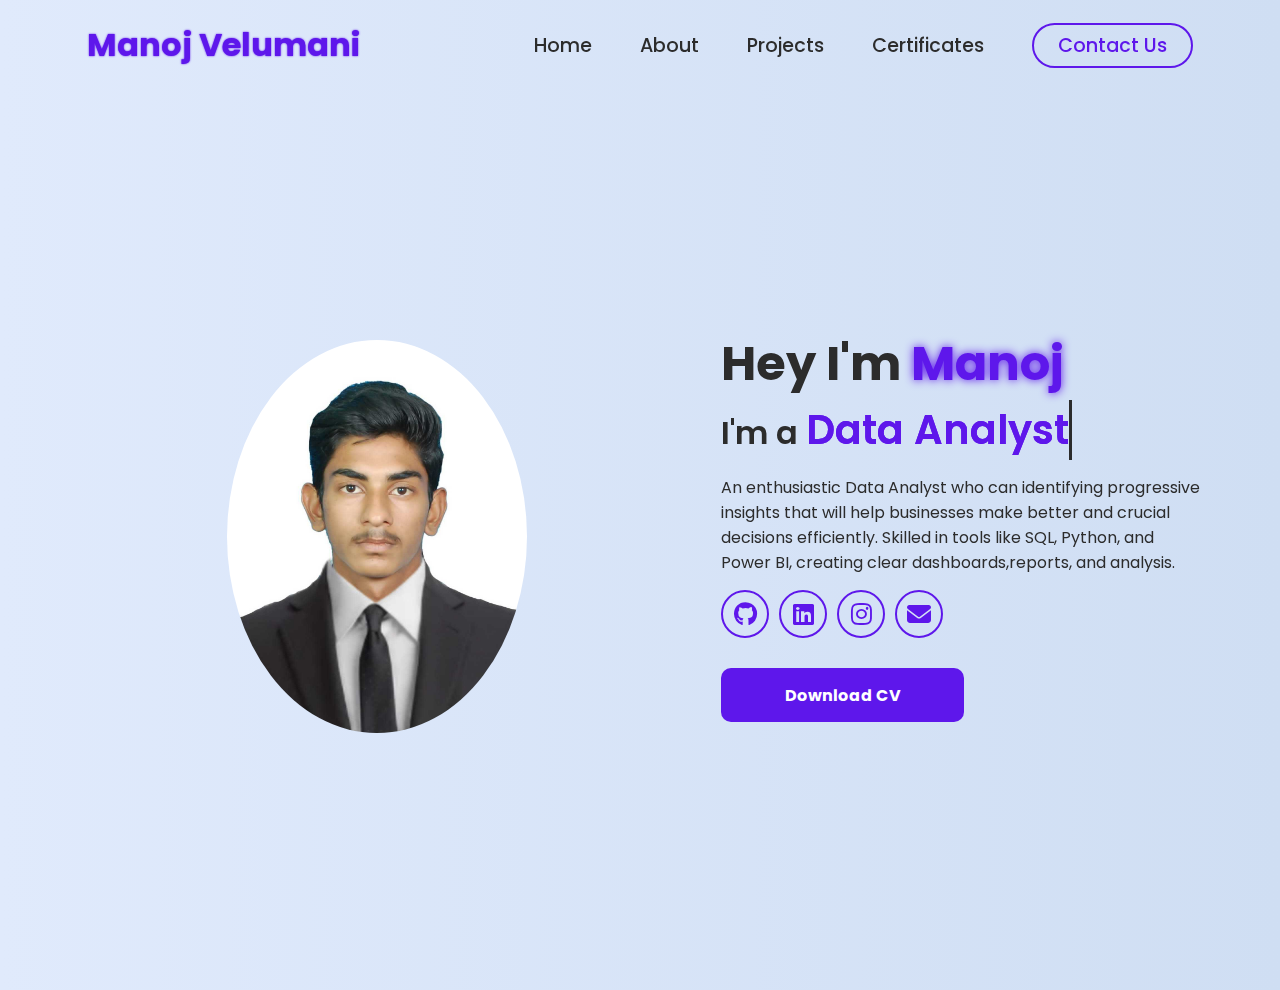
==== index.html @ c79ed551 "Update index.html" ====
<!DOCTYPE html>
<html lang="en">
<head>
    <meta charset="UTF-8">
    <meta name="viewport" content="width=device-width, initial-scale=1.0">
    <link rel="stylesheet" href="https://cdnjs.cloudflare.com/ajax/libs/font-awesome/6.7.1/css/all.min.css">
    <title>Manoj V Portfolio</title>
    <link rel="stylesheet" href="style.css">
    <link rel="stylesheet" href="https://unpkg.com/aos@next/dist/aos.css" />
</head>
<body>
    <nav>
        <div class="nav-container">
            <div class="logo" data-aos="zoom-in" data-aos-duration="1000">
                <span>Manoj Velumani</span> 
            </div>
            <div class="links">
                <div class="link" data-aos="fade-up" data-aos-duration="1000" data-aos-delay="100"><a href="index.html">Home</a></div>
                <div class="link" data-aos="fade-up" data-aos-duration="1000" data-aos-delay="200"><a href="About.html">About</a></div>
                <div class="link" data-aos="fade-up" data-aos-duration="1000" data-aos-delay="300"><a href="projects.html">Projects</a></div>
                <div class="link" data-aos="fade-up" data-aos-duration="1000" data-aos-delay="400"><a href="certificates.html">Certificates</a></div>
                <!-- <div class="link" data-aos="fade-up" data-aos-duration="1000" data-aos-delay="500"><a href="#">Blogs</a></div> -->
                <div class="link contact-btn" data-aos="fade-up" data-aos-duration="1000" data-aos-delay="600"><a href="contact us.html">Contact Us</a></div> 
            </div>
            <i class="fa-solid fa-bars hamburg" onclick="hamburg()"></i>
        </div>
        <div class="dropdown">
            <div class="links">
                <a href="">Home</a>
                <a href="">About</a>
                <a href="projects.html">Projects</a>
                <a href="certificates.html">Certificates</a> 
                <!-- <a href="">Blogs</a>
                <a href="">Contact Us</a> -->
                <i class="fa-solid fa-xmark cancel" onclick="cancel()"></i>
            </div>
        </div>
    </nav>
        <section>
            <div class="main-container">
                <div class="image" data-aos="zoom-in-right" data-aos-duration="2500">
                    <img src="Manoj V.jpg" alt="">
                </div>
                <div class="content">
                    <h1 data-aos="fade-left" data-aos-duration="1000" data-aos-delay="800">Hey I'm <span>Manoj</span> </h1>
                    <div class="typewriter" data-aos="fade-right" data-aos-duration="1000" data-aos-delay="900">I'm a <span></span></div>
                    <p data-aos="flip-up" data-aos-duration="1000" data-aos-delay="1000">An enthusiastic Data Analyst who can identifying progressive insights that will help
                        businesses make better and crucial decisions efficiently. Skilled in tools like SQL, Python,
                        and Power BI, creating clear dashboards,reports, and analysis.
                        </p>
                    <div class="social-links" data-aos="flip-down" data-aos-duration="1000" data-aos-delay="1200">
                        <a href="https://github.com/Manoj11V" target="_blank" ><i class="fa-brands fa-github"></i></a>
                        <a href="https://www.linkedin.com/in/manojvelumani/" target="_blank"><i class="fa-brands fa-linkedin"></i></a>
                        <a href="https://www.instagram.com/s_o_l_o_king_mj/" target="_blank"><i class="fa-brands fa-instagram"></i></a>
                        <a href="mailto:manojpan2004@gmail.com"><i class="fa-solid fa-envelope"></i></a>
                    </div>
                    <div class="btn" data-aos="zoom-out-left" data-aos-duration="1000" data-aos-delay="1300">
                        <a href="M:\Project\PortFolio\Amelia Portfolio-20250407T093256Z-001\Manoj Portfolio\Manoj V_Resume.pdf" download>
                            <button>Download CV</button>
                          </a>
                          
                    </div>
                </div>
            </div>
        </section>
        <script src="https://unpkg.com/aos@next/dist/aos.js"></script>
        <script>
          AOS.init({offset:0});
        </script>
        <script>
  function hamburg() {
    document.querySelector(".dropdown").classList.add("active");
  }
  function cancel() {
    document.querySelector(".dropdown").classList.remove("active");
  }
</script>

</body>
</html>
---- style.css ----
@import url('https://fonts.googleapis.com/css2?family=Poppins:wght@200;300;400;500;600;700&display=swap');

/* Reset + Base */
* {
  padding: 0;
  margin: 0;
  font-family: 'Poppins', sans-serif;
  box-sizing: border-box;
}

html {
  overflow-x: hidden;
}

body {
  width: 100%;
  min-height: 100vh;
  overflow-x: hidden;
  background: linear-gradient(to right, #e0eafc, #cfdef3);
}

/* NAVIGATION BAR */
nav {
  width: 100%;
  height: 10vh;
  position: sticky;
  z-index: 10;
}

.nav-container {
  width: 100%;
  height: 100%;
  display: flex;
  justify-content: space-around;
  align-items: center;
}

.logo {
  color: #2c2c2c;
  font-size: 2rem;
  font-weight: bold;
}

.logo span {
  color: #5e17eb;
  text-shadow: 0 0 2px #5e17eb;
}

.hamburg,
.cancel {
  cursor: pointer;
  position: absolute;
  right: 15px;
  top: 10px;
  color: #2c2c2c;
  font-size: 2rem;
  display: none;
}

.nav-container .links {
  display: flex;
  gap: 3rem;
  align-items: center;
}

.nav-container .links a {
  position: relative;
  font-size: 1.2rem;
  color: #2c2c2c;
  text-decoration: none;
  font-weight: 500;
  transition: 0.3s ease-in-out;
}

.nav-container .links a::before {
  content: "";
  position: absolute;
  bottom: -3px;
  left: 0;
  width: 0%;
  height: 3px;
  background-color: #5e17eb;
  transition: width 0.3s ease;
}

.nav-container .links a:hover::before {
  width: 100%;
}

.nav-container .contact-btn {
  background-color: transparent;
  padding: 6px 24px;
  border-radius: 30px;
  border: 2px solid #5e17eb;
  transition: all 0.3s ease-in-out;
}

.nav-container .contact-btn a {
  color: #5e17eb;
  text-decoration: none;
  font-weight: 500;
}

.nav-container .contact-btn:hover {
  background-color: #5e17eb;
}

.nav-container .contact-btn:hover a {
  color: white;
}

.dropdown {
  position: absolute;
  top: 10vh;
  transform: translateY(-500px);
  width: 100%;
  background-color: #fff;
  backdrop-filter: brightness(40%) blur(3px);
  box-shadow: 0 0 20px #2c2c2c;
  transition: transform 0.3s ease;
  z-index: 100;
}

.dropdown .links {
  display: flex;
  flex-direction: column;
  align-items: center;
  padding: 20px;
}

.dropdown .links a {
  color: #5e17eb;
  padding: 15px 0;
  text-align: center;
  display: block;
  text-decoration: none;
  transition: background 0.3s;
  font-size: 1.2rem;
}

.dropdown .links a:hover {
  background-color: #f3f3f3;
  width: 100%;
}

section {
  width: 100%;
  min-height: 90vh;
}

.main-container {
  width: 100%;
  min-height: 100vh;
  display: flex;
  justify-content: space-evenly;
  align-items: center;
  flex-wrap: wrap;
  padding: 2rem;
}

.main-container .image {
  width: 50%;
  z-index: 0;
  border-radius: 20px;
  text-align: center;
}

.main-container .image img {
  width: 60%;
  max-width: 300px;
  border-radius: 50%;
}

.main-container .content {
  color: #2c2c2c;
  width: 40%;
  min-height: 100px;
}

.content h1 {
  font-size: clamp(1rem, 2rem + 5vw, 3rem);
}

.content h1 span {
  color: #5e17eb;
  text-shadow: 0 0 10px #5e17eb;
}

.typewriter {
  font-weight: 600;
  font-size: clamp(1rem, 1rem + 5vw, 2rem);
}

.typewriter span {
  color: #5e17eb;
  font-size: 2.5rem;
  text-shadow: 0 0 0px #5e17eb;
  position: relative;
  display: inline-block;
}

.typewriter span::before {
  content: "Data Analyst";
  animation: words 15s infinite;
}

.typewriter span::after {
  content: "";
  position: absolute;
  width: calc(100% + 8px);
  height: 100%;
  border-left: 3px solid #2c2c2c;
  animation: cursor 0.6s step-end infinite;
}

@keyframes cursor {
  50% {
    border-color: transparent;
  }
}

@keyframes words {
  0%, 33% {
    content: "Data Analyst";
  }
  34%, 66% {
    content: "Machine Learning Engineer";
  }
  67%, 100% {
    content: "AI Enthusiast";
  }
}

.content p {
  font-size: 1rem;
  margin: 15px 0;
}

.social-links {
  display: flex;
  flex-wrap: wrap;
  gap: 10px;
  margin-top: 10px;
}

.social-links i {
  display: inline-flex;
  justify-content: center;
  align-items: center;
  width: 3rem;
  height: 3rem;
  background-color: transparent;
  border: 2px solid #5e17eb;
  border-radius: 50%;
  color: #5e17eb;
  font-size: 1.5rem;
  transition: all 0.3s ease;
}

.social-links i:hover {
  transform: scale(1.3);
  color: white;
  background-color: #5e17eb;
  box-shadow: 0 0 10px #5e17eb;
}

.content button {
  width: 50%;
  height: 6vh;
  margin: 30px 0;
  background-color: #5e17eb;
  color: white;
  border: none;
  font-size: 1rem;
  font-weight: bold;
  border-radius: 10px;
  transition: all 0.3s ease-in-out;
}

.content button:hover {
  transform: scale(1.05);
  color: #5e17eb;
  background-color: transparent;
  border: 2px solid #5e17eb;
  box-shadow: 0 0 15px #5e17eb;
}

/* 🔁 RESPONSIVE */
@media (max-width: 884px) {
  .main-container {
    flex-direction: column;
    gap: 30px;
    text-align: center;
  }

  .main-container .image,
  .main-container .content {
    width: 90%;
    margin: auto;
  }

  nav .links {
    display: none;
  }

  .hamburg {
    display: block;
  }

  .cancel {
    display: block;
    color: #2c2c2c;
  }

  .social-links {
    justify-content: center;
  }

  .content button {
    width: 80%;
  }
}
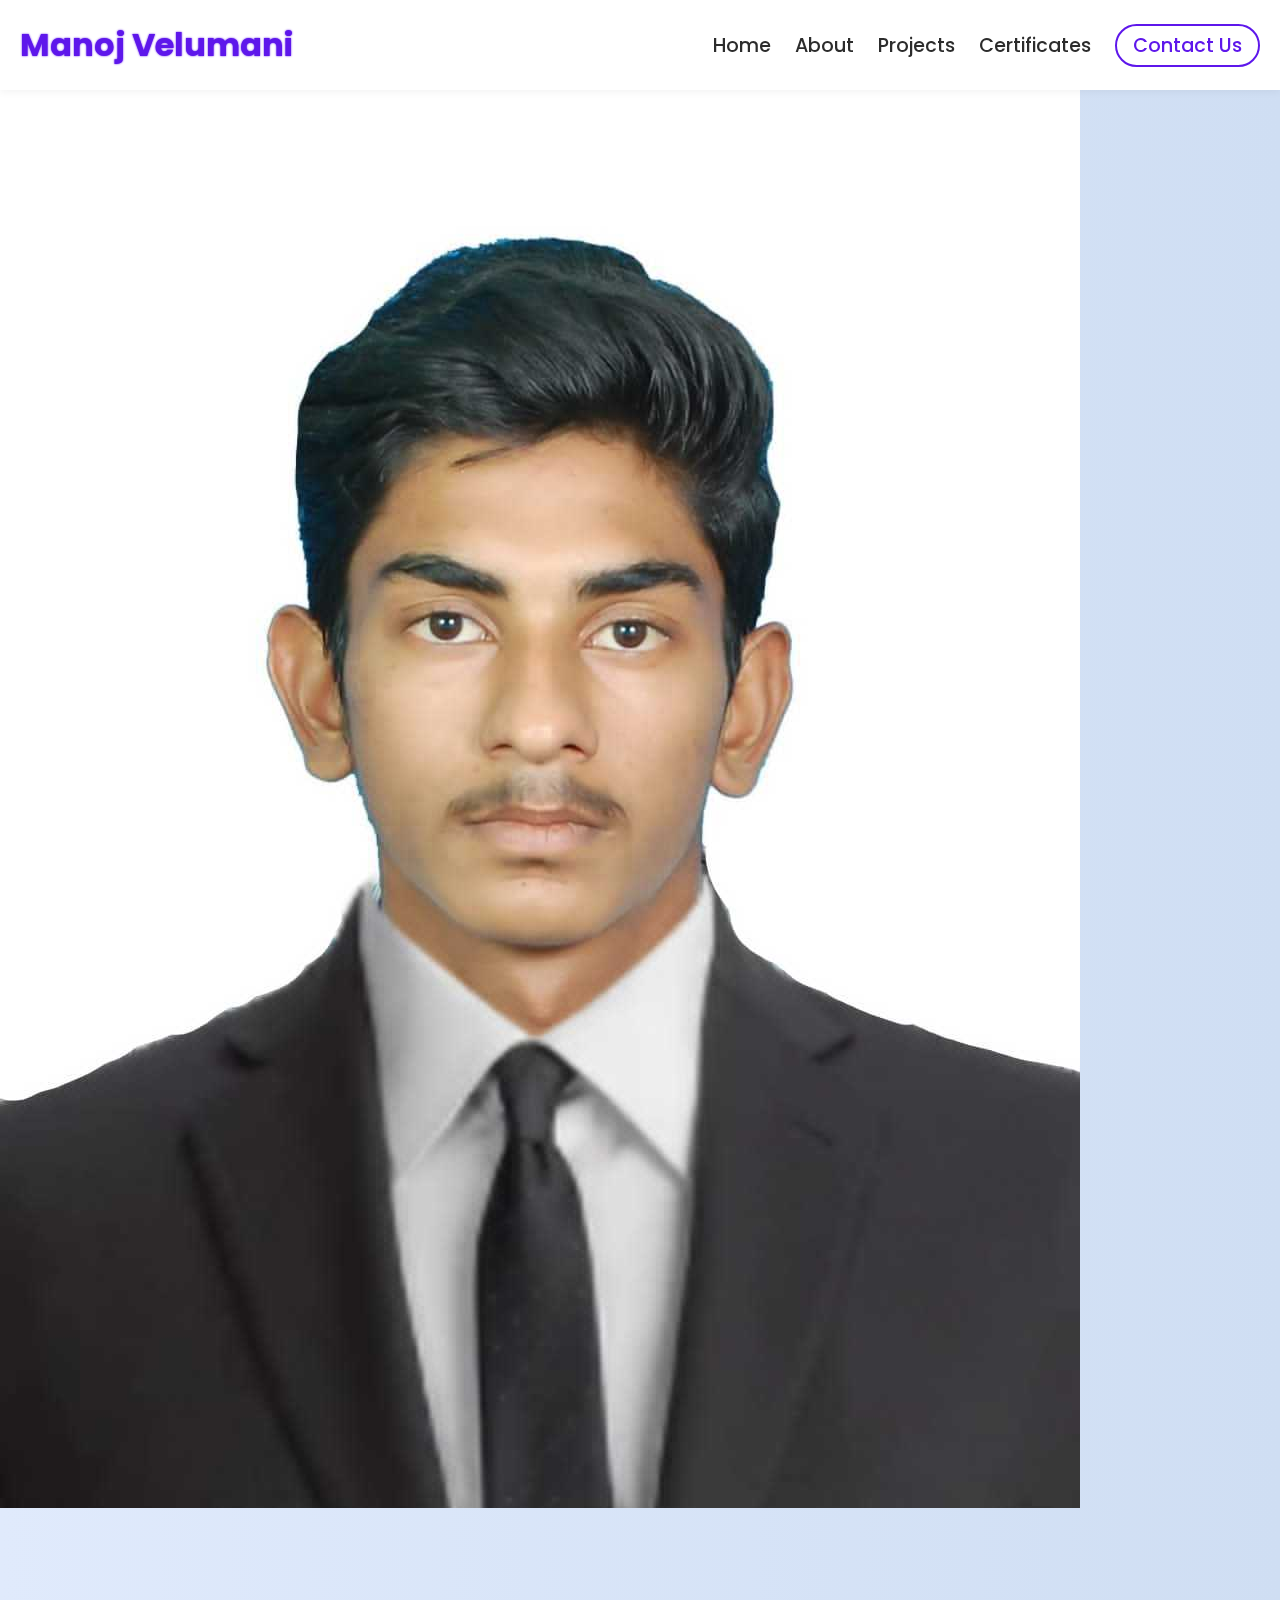
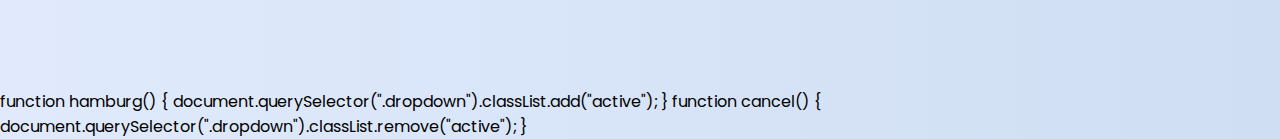
==== commit fe228b36: "Update index.html" ====
--- a/index.html
+++ b/index.html
@@ -26,8 +26,8 @@
         </div>
         <div class="dropdown">
             <div class="links">
-                <a href="">Home</a>
-                <a href="">About</a>
+                <a href="index.html">Home</a>
+                <a href="About.html">About</a>
                 <a href="projects.html">Projects</a>
                 <a href="certificates.html">Certificates</a> 
                 <!-- <a href="">Blogs</a>
@@ -67,14 +67,13 @@
         <script>
           AOS.init({offset:0});
         </script>
-        <script>
-  function hamburg() {
-    document.querySelector(".dropdown").classList.add("active");
-  }
-  function cancel() {
-    document.querySelector(".dropdown").classList.remove("active");
-  }
-</script>
+        function hamburg() {
+  document.querySelector(".dropdown").classList.add("active");
+}
+function cancel() {
+  document.querySelector(".dropdown").classList.remove("active");
+}
+
 
 </body>
 </html>
--- a/style.css
+++ b/style.css
@@ -2,10 +2,10 @@
 
 /* Reset + Base */
 * {
+  margin: 0;
   padding: 0;
-  margin: 0;
+  box-sizing: border-box;
   font-family: 'Poppins', sans-serif;
-  box-sizing: border-box;
 }
 
 html {
@@ -15,7 +15,6 @@
 body {
   width: 100%;
   min-height: 100vh;
-  overflow-x: hidden;
   background: linear-gradient(to right, #e0eafc, #cfdef3);
 }
 
@@ -24,21 +23,24 @@
   width: 100%;
   height: 10vh;
   position: sticky;
-  z-index: 10;
+  top: 0;
+  z-index: 100;
+  background-color: white;
+  box-shadow: 0 2px 8px rgba(0,0,0,0.05);
 }
 
 .nav-container {
-  width: 100%;
+  display: flex;
+  justify-content: space-between;
+  align-items: center;
   height: 100%;
-  display: flex;
-  justify-content: space-around;
-  align-items: center;
+  padding: 0 20px;
 }
 
 .logo {
-  color: #2c2c2c;
   font-size: 2rem;
   font-weight: bold;
+  color: #2c2c2c;
 }
 
 .logo span {
@@ -46,24 +48,13 @@
   text-shadow: 0 0 2px #5e17eb;
 }
 
-.hamburg,
-.cancel {
-  cursor: pointer;
-  position: absolute;
-  right: 15px;
-  top: 10px;
-  color: #2c2c2c;
-  font-size: 2rem;
-  display: none;
-}
-
-.nav-container .links {
+.links {
   display: flex;
-  gap: 3rem;
+  gap: 1.5rem;
   align-items: center;
 }
 
-.nav-container .links a {
+.links a {
   position: relative;
   font-size: 1.2rem;
   color: #2c2c2c;
@@ -72,7 +63,7 @@
   transition: 0.3s ease-in-out;
 }
 
-.nav-container .links a::before {
+.links a::before {
   content: "";
   position: absolute;
   bottom: -3px;
@@ -83,240 +74,71 @@
   transition: width 0.3s ease;
 }
 
-.nav-container .links a:hover::before {
+.links a:hover::before {
   width: 100%;
 }
 
-.nav-container .contact-btn {
-  background-color: transparent;
-  padding: 6px 24px;
+.contact-btn a {
+  padding: 6px 16px;
   border-radius: 30px;
   border: 2px solid #5e17eb;
-  transition: all 0.3s ease-in-out;
-}
-
-.nav-container .contact-btn a {
   color: #5e17eb;
   text-decoration: none;
   font-weight: 500;
+  transition: 0.3s ease;
 }
 
-.nav-container .contact-btn:hover {
+.contact-btn a:hover {
   background-color: #5e17eb;
-}
-
-.nav-container .contact-btn:hover a {
   color: white;
 }
 
+.hamburg {
+  display: none;
+  font-size: 1.8rem;
+  cursor: pointer;
+}
+
+/* DROPDOWN */
 .dropdown {
   position: absolute;
   top: 10vh;
+  left: 0;
+  width: 100%;
+  background-color: white;
+  box-shadow: 0 5px 15px rgba(0,0,0,0.2);
   transform: translateY(-500px);
-  width: 100%;
-  background-color: #fff;
-  backdrop-filter: brightness(40%) blur(3px);
-  box-shadow: 0 0 20px #2c2c2c;
-  transition: transform 0.3s ease;
-  z-index: 100;
+  transition: transform 0.3s ease-in-out;
+  z-index: 999;
+}
+
+.dropdown.active {
+  transform: translateY(0);
 }
 
 .dropdown .links {
-  display: flex;
   flex-direction: column;
   align-items: center;
   padding: 20px;
 }
 
 .dropdown .links a {
+  padding: 10px;
+  width: 100%;
+  text-align: center;
+  font-size: 1rem;
   color: #5e17eb;
-  padding: 15px 0;
-  text-align: center;
-  display: block;
-  text-decoration: none;
-  transition: background 0.3s;
-  font-size: 1.2rem;
 }
 
 .dropdown .links a:hover {
   background-color: #f3f3f3;
-  width: 100%;
 }
 
-section {
-  width: 100%;
-  min-height: 90vh;
+.cancel {
+  font-size: 1.5rem;
+  color: #5e17eb;
+  margin-top: 10px;
+  cursor: pointer;
 }
 
-.main-container {
-  width: 100%;
-  min-height: 100vh;
-  display: flex;
-  justify-content: space-evenly;
-  align-items: center;
-  flex-wrap: wrap;
-  padding: 2rem;
-}
-
-.main-container .image {
-  width: 50%;
-  z-index: 0;
-  border-radius: 20px;
-  text-align: center;
-}
-
-.main-container .image img {
-  width: 60%;
-  max-width: 300px;
-  border-radius: 50%;
-}
-
-.main-container .content {
-  color: #2c2c2c;
-  width: 40%;
-  min-height: 100px;
-}
-
-.content h1 {
-  font-size: clamp(1rem, 2rem + 5vw, 3rem);
-}
-
-.content h1 span {
-  color: #5e17eb;
-  text-shadow: 0 0 10px #5e17eb;
-}
-
-.typewriter {
-  font-weight: 600;
-  font-size: clamp(1rem, 1rem + 5vw, 2rem);
-}
-
-.typewriter span {
-  color: #5e17eb;
-  font-size: 2.5rem;
-  text-shadow: 0 0 0px #5e17eb;
-  position: relative;
-  display: inline-block;
-}
-
-.typewriter span::before {
-  content: "Data Analyst";
-  animation: words 15s infinite;
-}
-
-.typewriter span::after {
-  content: "";
-  position: absolute;
-  width: calc(100% + 8px);
-  height: 100%;
-  border-left: 3px solid #2c2c2c;
-  animation: cursor 0.6s step-end infinite;
-}
-
-@keyframes cursor {
-  50% {
-    border-color: transparent;
-  }
-}
-
-@keyframes words {
-  0%, 33% {
-    content: "Data Analyst";
-  }
-  34%, 66% {
-    content: "Machine Learning Engineer";
-  }
-  67%, 100% {
-    content: "AI Enthusiast";
-  }
-}
-
-.content p {
-  font-size: 1rem;
-  margin: 15px 0;
-}
-
-.social-links {
-  display: flex;
-  flex-wrap: wrap;
-  gap: 10px;
-  margin-top: 10px;
-}
-
-.social-links i {
-  display: inline-flex;
-  justify-content: center;
-  align-items: center;
-  width: 3rem;
-  height: 3rem;
-  background-color: transparent;
-  border: 2px solid #5e17eb;
-  border-radius: 50%;
-  color: #5e17eb;
-  font-size: 1.5rem;
-  transition: all 0.3s ease;
-}
-
-.social-links i:hover {
-  transform: scale(1.3);
-  color: white;
-  background-color: #5e17eb;
-  box-shadow: 0 0 10px #5e17eb;
-}
-
-.content button {
-  width: 50%;
-  height: 6vh;
-  margin: 30px 0;
-  background-color: #5e17eb;
-  color: white;
-  border: none;
-  font-size: 1rem;
-  font-weight: bold;
-  border-radius: 10px;
-  transition: all 0.3s ease-in-out;
-}
-
-.content button:hover {
-  transform: scale(1.05);
-  color: #5e17eb;
-  background-color: transparent;
-  border: 2px solid #5e17eb;
-  box-shadow: 0 0 15px #5e17eb;
-}
-
-/* 🔁 RESPONSIVE */
-@media (max-width: 884px) {
-  .main-container {
-    flex-direction: column;
-    gap: 30px;
-    text-align: center;
-  }
-
-  .main-container .image,
-  .main-container .content {
-    width: 90%;
-    margin: auto;
-  }
-
-  nav .links {
-    display: none;
-  }
-
-  .hamburg {
-    display: block;
-  }
-
-  .cancel {
-    display: block;
-    color: #2c2c2c;
-  }
-
-  .social-links {
-    justify-content: center;
-  }
-
-  .content button {
-    width: 80%;
-  }
-}
+/
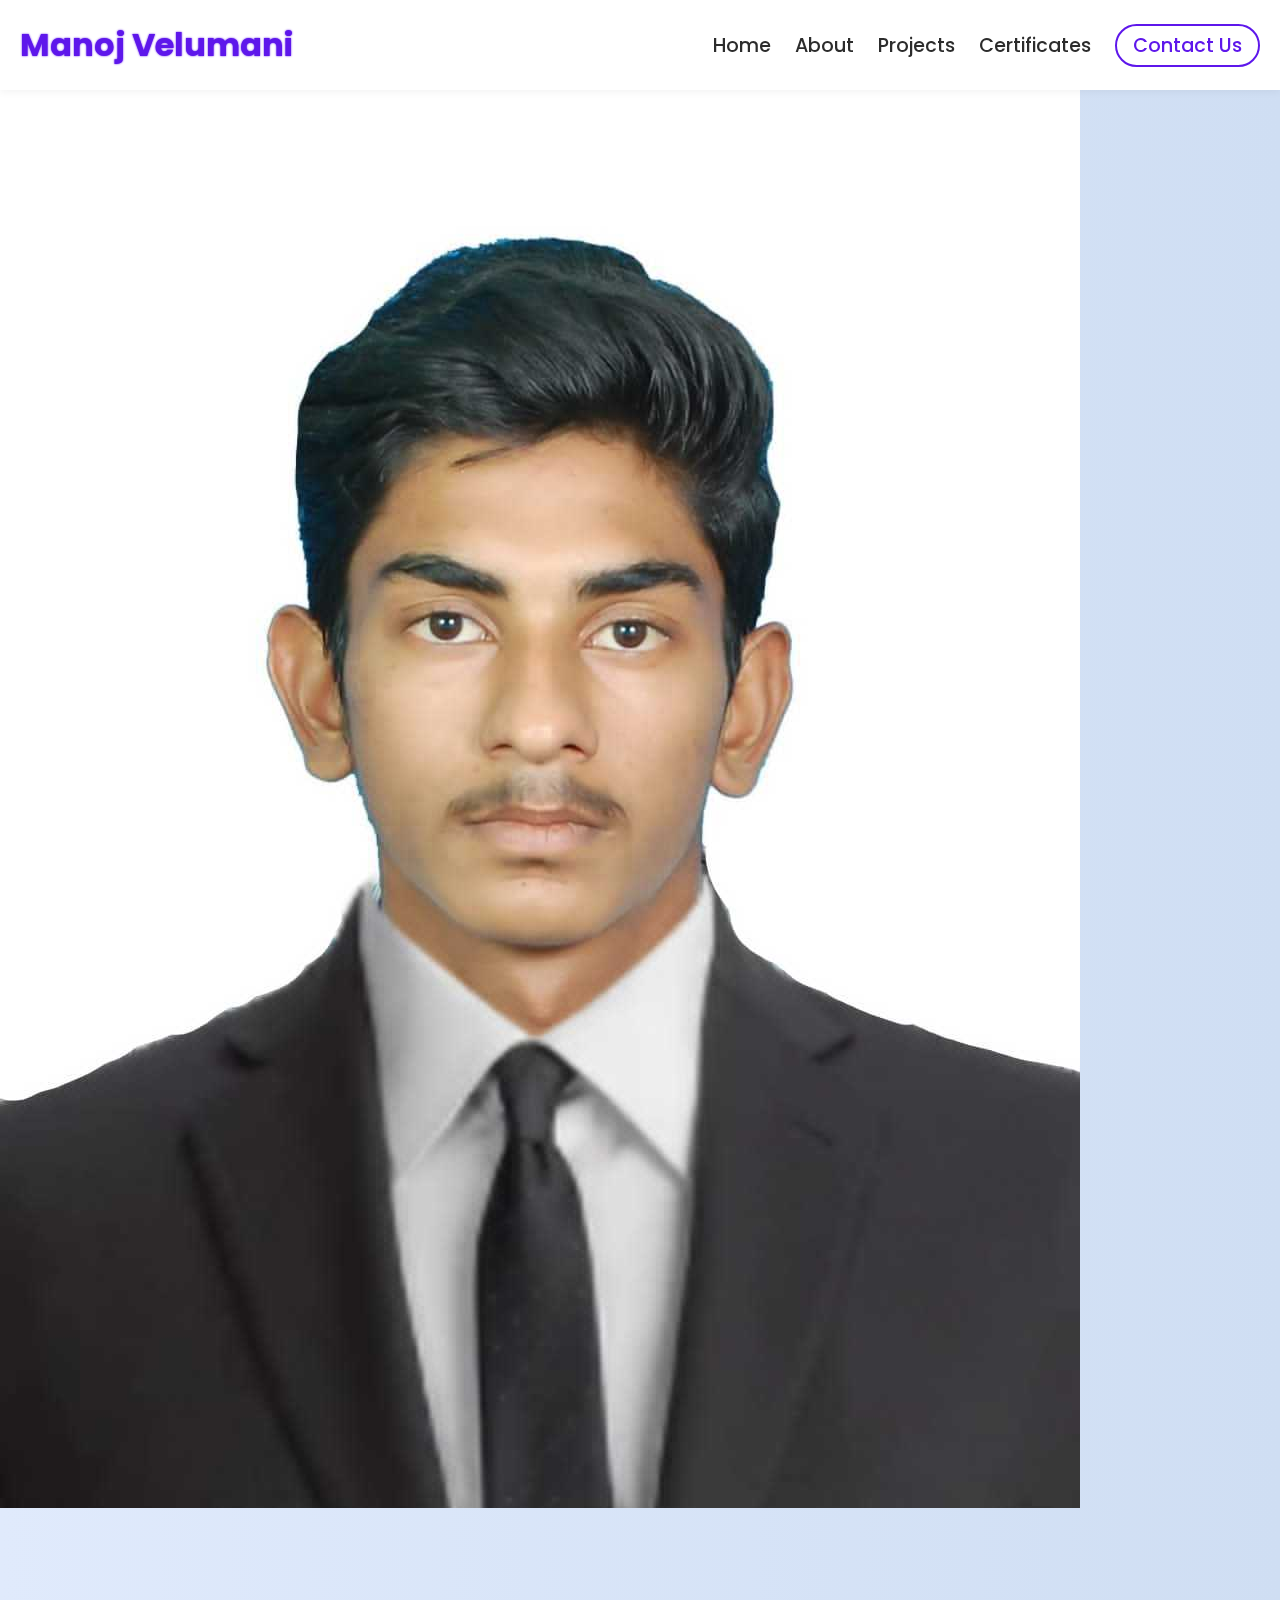
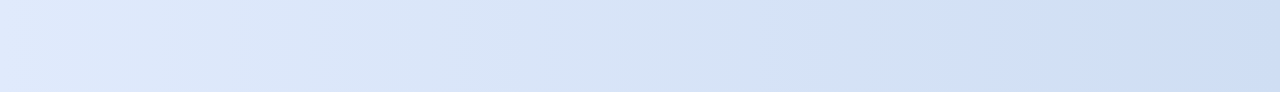
==== commit 0ec76855: "Update index.html" ====
--- a/index.html
+++ b/index.html
@@ -67,12 +67,15 @@
         <script>
           AOS.init({offset:0});
         </script>
+    <script>
         function hamburg() {
   document.querySelector(".dropdown").classList.add("active");
 }
 function cancel() {
   document.querySelector(".dropdown").classList.remove("active");
 }
+    </script>
+        
 
 
 </body>
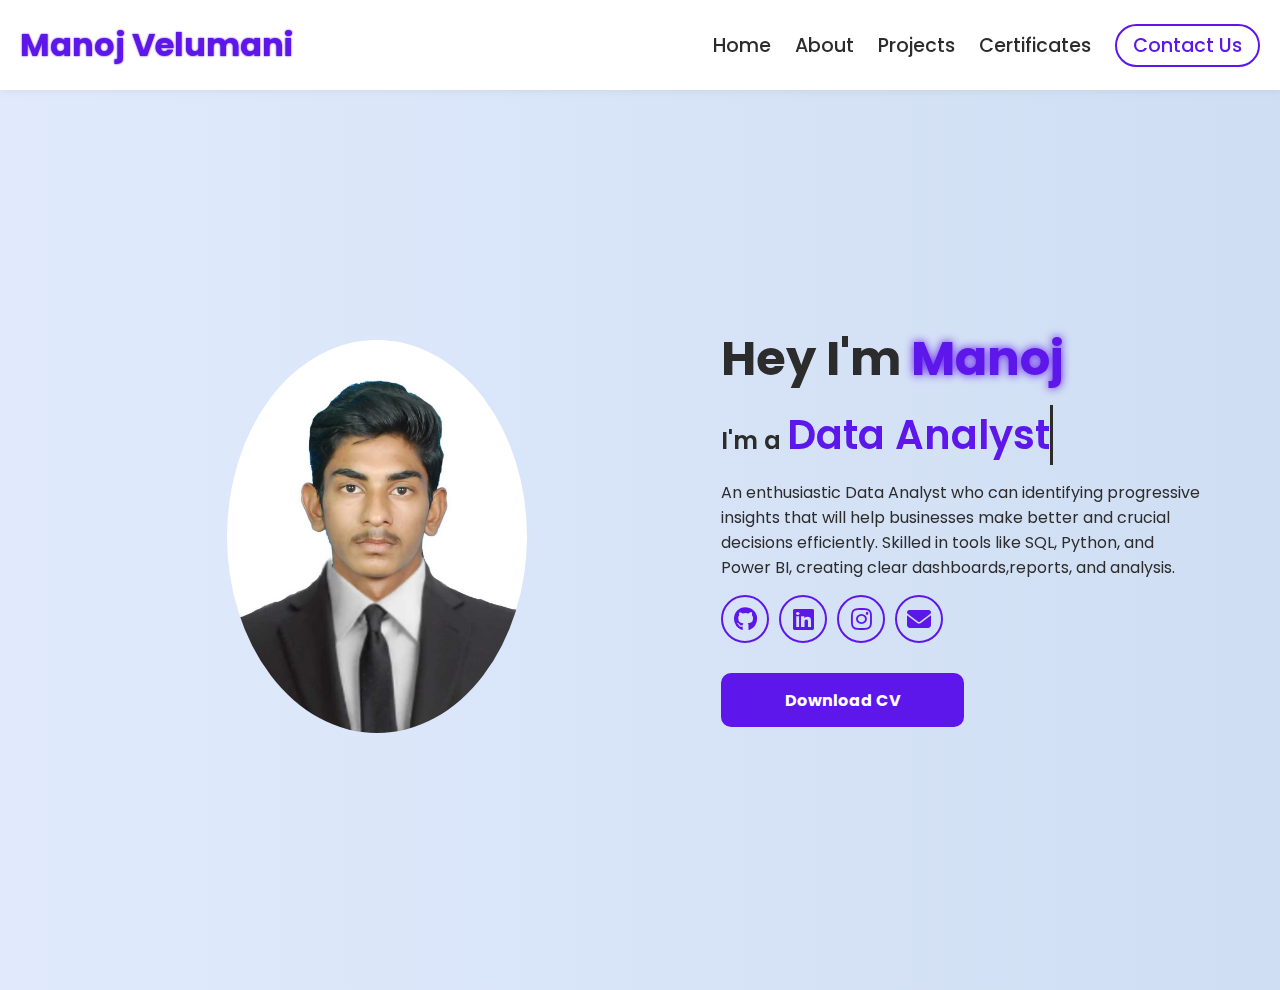
==== commit e386045c: "Update index.html" ====
--- a/index.html
+++ b/index.html
@@ -68,14 +68,14 @@
           AOS.init({offset:0});
         </script>
     <script>
-        function hamburg() {
+            function hamburg() {
   document.querySelector(".dropdown").classList.add("active");
 }
 function cancel() {
   document.querySelector(".dropdown").classList.remove("active");
 }
-    </script>
-        
+
+        </script>
 
 
 </body>
--- a/style.css
+++ b/style.css
@@ -141,4 +141,175 @@
   cursor: pointer;
 }
 
-/
+/* MAIN SECTION */
+section {
+  width: 100%;
+  min-height: 90vh;
+}
+
+.main-container {
+  display: flex;
+  justify-content: space-evenly;
+  align-items: center;
+  flex-wrap: wrap;
+  padding: 2rem;
+  min-height: 100vh;
+}
+
+.image {
+  width: 50%;
+  text-align: center;
+}
+
+.image img {
+  width: 60%;
+  max-width: 300px;
+  border-radius: 50%;
+}
+
+.content {
+  width: 40%;
+  min-height: 100px;
+  color: #2c2c2c;
+}
+
+.content h1 {
+  font-size: clamp(1.5rem, 2rem + 2vw, 3rem);
+}
+
+.content h1 span {
+  color: #5e17eb;
+  text-shadow: 0 0 10px #5e17eb;
+}
+
+.typewriter {
+  font-weight: 600;
+  font-size: 1.5rem;
+  margin: 10px 0;
+}
+
+.typewriter span {
+  color: #5e17eb;
+  font-size: 2.5rem;
+  position: relative;
+  display: inline-block;
+}
+
+.typewriter span::before {
+  content: "Data Analyst";
+  animation: words 15s infinite;
+}
+
+.typewriter span::after {
+  content: "";
+  position: absolute;
+  width: calc(100% + 8px);
+  height: 100%;
+  border-left: 3px solid #2c2c2c;
+  animation: cursor 0.6s step-end infinite;
+}
+
+@keyframes cursor {
+  50% {
+    border-color: transparent;
+  }
+}
+
+@keyframes words {
+  0%, 33% {
+    content: "Data Analyst";
+  }
+  34%, 66% {
+    content: "Machine Learning Engineer";
+  }
+  67%, 100% {
+    content: "AI Enthusiast";
+  }
+}
+
+.content p {
+  font-size: 1rem;
+  margin: 15px 0;
+}
+
+.social-links {
+  display: flex;
+  flex-wrap: wrap;
+  gap: 10px;
+  margin-top: 10px;
+}
+
+.social-links i {
+  display: inline-flex;
+  justify-content: center;
+  align-items: center;
+  width: 3rem;
+  height: 3rem;
+  background-color: transparent;
+  border: 2px solid #5e17eb;
+  border-radius: 50%;
+  color: #5e17eb;
+  font-size: 1.5rem;
+  transition: all 0.3s ease;
+}
+
+.social-links i:hover {
+  transform: scale(1.3);
+  color: white;
+  background-color: #5e17eb;
+  box-shadow: 0 0 10px #5e17eb;
+}
+
+.content button {
+  width: 50%;
+  height: 6vh;
+  margin: 30px 0;
+  background-color: #5e17eb;
+  color: white;
+  border: none;
+  font-size: 1rem;
+  font-weight: bold;
+  border-radius: 10px;
+  transition: all 0.3s ease-in-out;
+}
+
+.content button:hover {
+  transform: scale(1.05);
+  color: #5e17eb;
+  background-color: transparent;
+  border: 2px solid #5e17eb;
+  box-shadow: 0 0 15px #5e17eb;
+}
+
+/* ✅ RESPONSIVE */
+@media (max-width: 884px) {
+  .nav-container {
+    flex-wrap: wrap;
+  }
+
+  .links {
+    display: none;
+  }
+
+  .hamburg {
+    display: block;
+  }
+
+  .main-container {
+    flex-direction: column;
+    text-align: center;
+  }
+
+  .image,
+  .content {
+    width: 90%;
+  }
+
+  .content button {
+    width: 80%;
+  }
+
+  .social-links {
+    justify-content: center;
+  }
+}
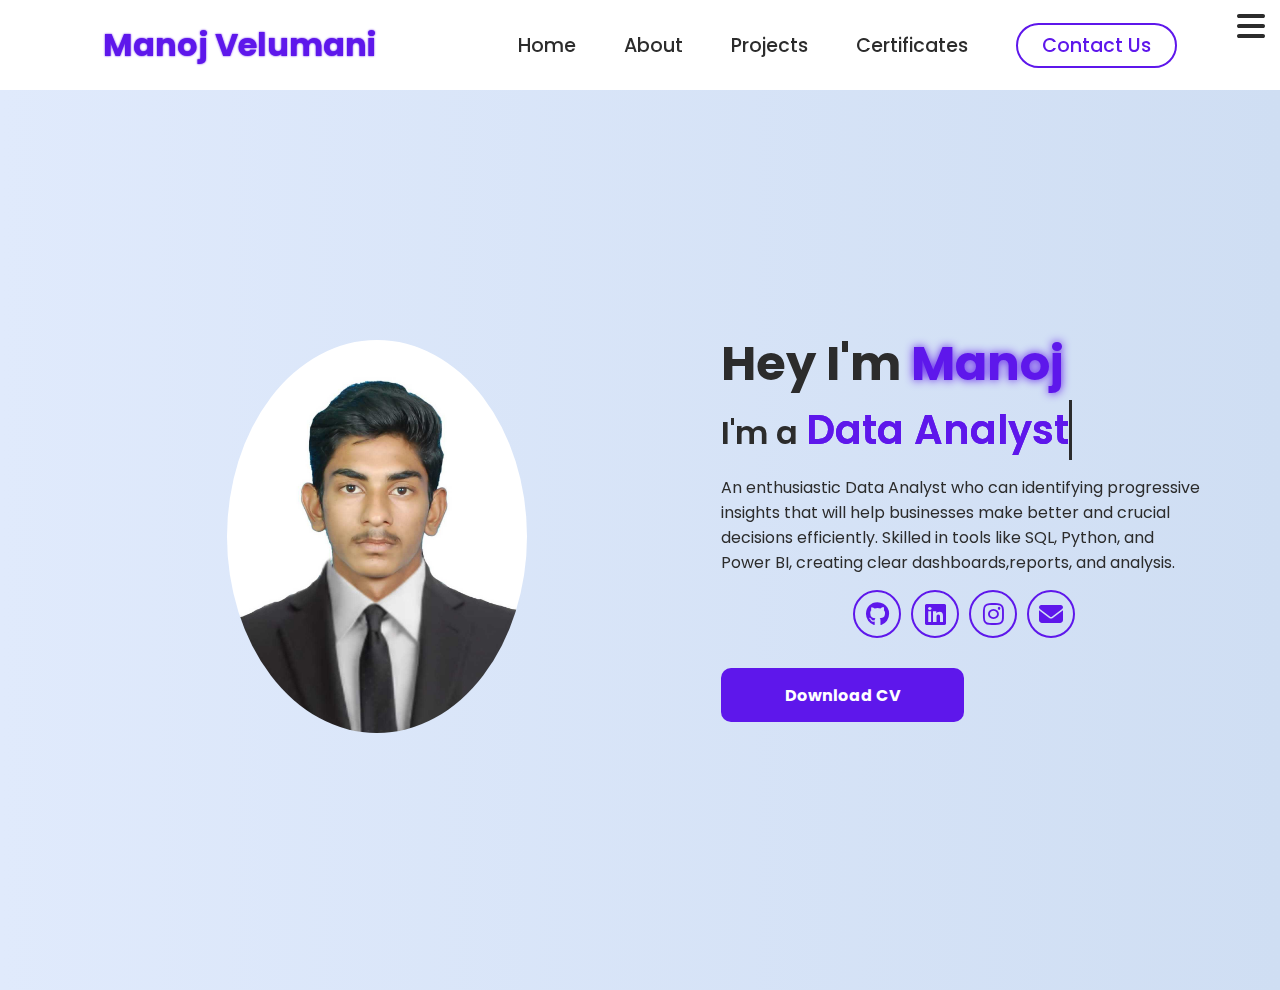
==== commit c42c1d24: "Update index.html" ====
--- a/index.html
+++ b/index.html
@@ -19,7 +19,6 @@
                 <div class="link" data-aos="fade-up" data-aos-duration="1000" data-aos-delay="200"><a href="About.html">About</a></div>
                 <div class="link" data-aos="fade-up" data-aos-duration="1000" data-aos-delay="300"><a href="projects.html">Projects</a></div>
                 <div class="link" data-aos="fade-up" data-aos-duration="1000" data-aos-delay="400"><a href="certificates.html">Certificates</a></div>
-                <!-- <div class="link" data-aos="fade-up" data-aos-duration="1000" data-aos-delay="500"><a href="#">Blogs</a></div> -->
                 <div class="link contact-btn" data-aos="fade-up" data-aos-duration="1000" data-aos-delay="600"><a href="contact us.html">Contact Us</a></div> 
             </div>
             <i class="fa-solid fa-bars hamburg" onclick="hamburg()"></i>
@@ -30,53 +29,121 @@
                 <a href="About.html">About</a>
                 <a href="projects.html">Projects</a>
                 <a href="certificates.html">Certificates</a> 
-                <!-- <a href="">Blogs</a>
-                <a href="">Contact Us</a> -->
                 <i class="fa-solid fa-xmark cancel" onclick="cancel()"></i>
             </div>
         </div>
     </nav>
-        <section>
-            <div class="main-container">
-                <div class="image" data-aos="zoom-in-right" data-aos-duration="2500">
-                    <img src="Manoj V.jpg" alt="">
+    <section>
+        <div class="main-container">
+            <div class="image" data-aos="zoom-in-right" data-aos-duration="2500">
+                <img src="Manoj V.jpg" alt="">
+            </div>
+            <div class="content">
+                <h1 data-aos="fade-left" data-aos-duration="1000" data-aos-delay="800">Hey I'm <span>Manoj</span> </h1>
+                <div class="typewriter" data-aos="fade-right" data-aos-duration="1000" data-aos-delay="900">I'm a <span></span></div>
+                <p data-aos="flip-up" data-aos-duration="1000" data-aos-delay="1000">An enthusiastic Data Analyst who can identifying progressive insights that will help
+                    businesses make better and crucial decisions efficiently. Skilled in tools like SQL, Python,
+                    and Power BI, creating clear dashboards,reports, and analysis.
+                </p>
+                <div class="social-links" data-aos="flip-down" data-aos-duration="1000" data-aos-delay="1200">
+                    <a href="https://github.com/Manoj11V" target="_blank" ><i class="fa-brands fa-github"></i></a>
+                    <a href="https://www.linkedin.com/in/manojvelumani/" target="_blank"><i class="fa-brands fa-linkedin"></i></a>
+                    <a href="https://www.instagram.com/s_o_l_o_king_mj/" target="_blank"><i class="fa-brands fa-instagram"></i></a>
+                    <a href="mailto:manojpan2004@gmail.com"><i class="fa-solid fa-envelope"></i></a>
                 </div>
-                <div class="content">
-                    <h1 data-aos="fade-left" data-aos-duration="1000" data-aos-delay="800">Hey I'm <span>Manoj</span> </h1>
-                    <div class="typewriter" data-aos="fade-right" data-aos-duration="1000" data-aos-delay="900">I'm a <span></span></div>
-                    <p data-aos="flip-up" data-aos-duration="1000" data-aos-delay="1000">An enthusiastic Data Analyst who can identifying progressive insights that will help
-                        businesses make better and crucial decisions efficiently. Skilled in tools like SQL, Python,
-                        and Power BI, creating clear dashboards,reports, and analysis.
-                        </p>
-                    <div class="social-links" data-aos="flip-down" data-aos-duration="1000" data-aos-delay="1200">
-                        <a href="https://github.com/Manoj11V" target="_blank" ><i class="fa-brands fa-github"></i></a>
-                        <a href="https://www.linkedin.com/in/manojvelumani/" target="_blank"><i class="fa-brands fa-linkedin"></i></a>
-                        <a href="https://www.instagram.com/s_o_l_o_king_mj/" target="_blank"><i class="fa-brands fa-instagram"></i></a>
-                        <a href="mailto:manojpan2004@gmail.com"><i class="fa-solid fa-envelope"></i></a>
-                    </div>
-                    <div class="btn" data-aos="zoom-out-left" data-aos-duration="1000" data-aos-delay="1300">
-                        <a href="M:\Project\PortFolio\Amelia Portfolio-20250407T093256Z-001\Manoj Portfolio\Manoj V_Resume.pdf" download>
-                            <button>Download CV</button>
-                          </a>
-                          
-                    </div>
+                <div class="btn" data-aos="zoom-out-left" data-aos-duration="1000" data-aos-delay="1300">
+                    <a href="M:\Project\PortFolio\Amelia Portfolio-20250407T093256Z-001\Manoj Portfolio\Manoj V_Resume.pdf" download>
+                        <button>Download CV</button>
+                    </a>
                 </div>
             </div>
-        </section>
-        <script src="https://unpkg.com/aos@next/dist/aos.js"></script>
-        <script>
-          AOS.init({offset:0});
-        </script>
+        </div>
+    </section>
+
+    <!-- AOS Library -->
+    <script src="https://unpkg.com/aos@next/dist/aos.js"></script>
     <script>
-            function hamburg() {
-  document.querySelector(".dropdown").classList.add("active");
-}
-function cancel() {
-  document.querySelector(".dropdown").classList.remove("active");
-}
+      AOS.init({offset:0});
+    </script>
 
-        </script>
+    <!-- Dropdown Toggle JavaScript -->
+    <script>
+        // Toggle for the hamburger menu
+        function hamburg() {
+            document.querySelector(".dropdown").classList.add("active");
+        }
 
+        // Close the dropdown menu
+        function cancel() {
+            document.querySelector(".dropdown").classList.remove("active");
+        }
+    </script>
 
+    <style>
+        /* Styling for Dropdown */
+        .dropdown {
+            display: none;
+            position: absolute;
+            top: 10vh;
+            width: 100%;
+            background-color: #fff;
+            backdrop-filter: brightness(40%) blur(3px);
+            box-shadow: 0 0 20px #2c2c2c;
+            z-index: 100;
+            transform: translateY(-500px);
+            transition: transform 0.3s ease;
+        }
+
+        /* Show dropdown menu when active */
+        .dropdown.active {
+            transform: translateY(0);
+            display: block;
+        }
+
+        .dropdown .links {
+            display: flex;
+            flex-direction: column;
+            align-items: center;
+            padding: 20px;
+        }
+
+        .dropdown .links a {
+            color: #5e17eb;
+            padding: 15px 0;
+            text-align: center;
+            display: block;
+            text-decoration: none;
+            transition: background 0.3s;
+            font-size: 1.2rem;
+        }
+
+        .dropdown .links a:hover {
+            background-color: #f3f3f3;
+            width: 100%;
+        }
+
+        .hamburg, .cancel {
+            cursor: pointer;
+            font-size: 2rem;
+        }
+
+        /* Hide the hamburger menu when active */
+        .hamburg {
+            display: block;
+        }
+
+        .cancel {
+            display: none;
+        }
+
+        /* Show cancel icon when dropdown is active */
+        .dropdown.active .cancel {
+            display: block;
+        }
+
+        .dropdown.active .hamburg {
+            display: none;
+        }
+    </style>
 </body>
 </html>
--- a/style.css
+++ b/style.css
@@ -2,10 +2,10 @@
 
 /* Reset + Base */
 * {
+  padding: 0;
   margin: 0;
-  padding: 0;
+  font-family: 'Poppins', sans-serif;
   box-sizing: border-box;
-  font-family: 'Poppins', sans-serif;
 }
 
 html {
@@ -15,6 +15,7 @@
 body {
   width: 100%;
   min-height: 100vh;
+  overflow-x: hidden;
   background: linear-gradient(to right, #e0eafc, #cfdef3);
 }
 
@@ -24,37 +25,48 @@
   height: 10vh;
   position: sticky;
   top: 0;
-  z-index: 100;
+  z-index: 10;
   background-color: white;
-  box-shadow: 0 2px 8px rgba(0,0,0,0.05);
 }
 
 .nav-container {
-  display: flex;
-  justify-content: space-between;
-  align-items: center;
+  width: 100%;
   height: 100%;
-  padding: 0 20px;
+  display: flex;
+  justify-content: space-around;
+  align-items: center;
+  padding: 0 2rem;
 }
 
 .logo {
+  color: #2c2c2c;
   font-size: 2rem;
   font-weight: bold;
+}
+
+.logo span {
+  color: #5e17eb;
+  text-shadow: 0 0 2px #5e17eb;
+}
+
+.hamburg,
+.cancel {
+  cursor: pointer;
+  position: absolute;
+  right: 15px;
+  top: 10px;
   color: #2c2c2c;
-}
-
-.logo span {
-  color: #5e17eb;
-  text-shadow: 0 0 2px #5e17eb;
-}
-
-.links {
-  display: flex;
-  gap: 1.5rem;
-  align-items: center;
-}
-
-.links a {
+  font-size: 2rem;
+  display: none;
+}
+
+.nav-container .links {
+  display: flex;
+  gap: 3rem;
+  align-items: center;
+}
+
+.nav-container .links a {
   position: relative;
   font-size: 1.2rem;
   color: #2c2c2c;
@@ -63,7 +75,7 @@
   transition: 0.3s ease-in-out;
 }
 
-.links a::before {
+.nav-container .links a::before {
   content: "";
   position: absolute;
   bottom: -3px;
@@ -74,107 +86,102 @@
   transition: width 0.3s ease;
 }
 
-.links a:hover::before {
-  width: 100%;
-}
-
-.contact-btn a {
-  padding: 6px 16px;
+.nav-container .links a:hover::before {
+  width: 100%;
+}
+
+.nav-container .contact-btn {
+  background-color: transparent;
+  padding: 6px 24px;
   border-radius: 30px;
   border: 2px solid #5e17eb;
+  transition: all 0.3s ease-in-out;
+}
+
+.nav-container .contact-btn a {
   color: #5e17eb;
   text-decoration: none;
   font-weight: 500;
-  transition: 0.3s ease;
-}
-
-.contact-btn a:hover {
+}
+
+.nav-container .contact-btn:hover {
   background-color: #5e17eb;
+}
+
+.nav-container .contact-btn:hover a {
   color: white;
 }
 
-.hamburg {
-  display: none;
-  font-size: 1.8rem;
-  cursor: pointer;
-}
-
-/* DROPDOWN */
 .dropdown {
   position: absolute;
   top: 10vh;
-  left: 0;
-  width: 100%;
-  background-color: white;
-  box-shadow: 0 5px 15px rgba(0,0,0,0.2);
   transform: translateY(-500px);
-  transition: transform 0.3s ease-in-out;
-  z-index: 999;
-}
-
-.dropdown.active {
-  transform: translateY(0);
+  width: 100%;
+  background-color: #fff;
+  backdrop-filter: brightness(40%) blur(3px);
+  box-shadow: 0 0 20px #2c2c2c;
+  transition: transform 0.3s ease;
+  z-index: 100;
 }
 
 .dropdown .links {
+  display: flex;
   flex-direction: column;
   align-items: center;
   padding: 20px;
 }
 
 .dropdown .links a {
-  padding: 10px;
-  width: 100%;
+  color: #5e17eb;
+  padding: 15px 0;
   text-align: center;
-  font-size: 1rem;
-  color: #5e17eb;
+  display: block;
+  text-decoration: none;
+  transition: background 0.3s;
+  font-size: 1.2rem;
 }
 
 .dropdown .links a:hover {
   background-color: #f3f3f3;
-}
-
-.cancel {
-  font-size: 1.5rem;
-  color: #5e17eb;
-  margin-top: 10px;
-  cursor: pointer;
-}
-
-/* MAIN SECTION */
+  width: 100%;
+}
+
 section {
   width: 100%;
   min-height: 90vh;
 }
 
 .main-container {
+  width: 100%;
+  min-height: 100vh;
   display: flex;
   justify-content: space-evenly;
   align-items: center;
   flex-wrap: wrap;
   padding: 2rem;
-  min-height: 100vh;
-}
-
-.image {
+}
+
+.main-container .image {
   width: 50%;
+  z-index: 0;
+  border-radius: 20px;
   text-align: center;
 }
 
-.image img {
+.main-container .image img {
   width: 60%;
   max-width: 300px;
   border-radius: 50%;
 }
 
-.content {
+.main-container .content {
+  color: #2c2c2c;
   width: 40%;
   min-height: 100px;
-  color: #2c2c2c;
 }
 
 .content h1 {
-  font-size: clamp(1.5rem, 2rem + 2vw, 3rem);
+  font-size: clamp(1rem, 2rem + 5vw, 3rem);
 }
 
 .content h1 span {
@@ -184,13 +191,13 @@
 
 .typewriter {
   font-weight: 600;
-  font-size: 1.5rem;
-  margin: 10px 0;
+  font-size: clamp(1rem, 1rem + 5vw, 2rem);
 }
 
 .typewriter span {
   color: #5e17eb;
   font-size: 2.5rem;
+  text-shadow: 0 0 0px #5e17eb;
   position: relative;
   display: inline-block;
 }
@@ -237,6 +244,7 @@
   flex-wrap: wrap;
   gap: 10px;
   margin-top: 10px;
+  justify-content: center;
 }
 
 .social-links i {
@@ -281,13 +289,14 @@
   box-shadow: 0 0 15px #5e17eb;
 }
 
-/* ✅ RESPONSIVE */
-@media (max-width: 884px) {
+/* RESPONSIVE DESIGN */
+@media (max-width: 768px) {
   .nav-container {
-    flex-wrap: wrap;
-  }
-
-  .links {
+    justify-content: space-between;
+    padding: 0 1rem;
+  }
+
+  .nav-container .links {
     display: none;
   }
 
@@ -297,19 +306,23 @@
 
   .main-container {
     flex-direction: column;
+    align-items: center;
+    padding: 1rem;
+  }
+
+  .main-container .image,
+  .main-container .content {
+    width: 100%;
     text-align: center;
   }
 
-  .image,
-  .content {
-    width: 90%;
+  .content h1,
+  .typewriter,
+  .content p {
+    text-align: center;
   }
 
   .content button {
     width: 80%;
   }
-
-  .social-links {
-    justify-content: center;
-  }
-}
+}
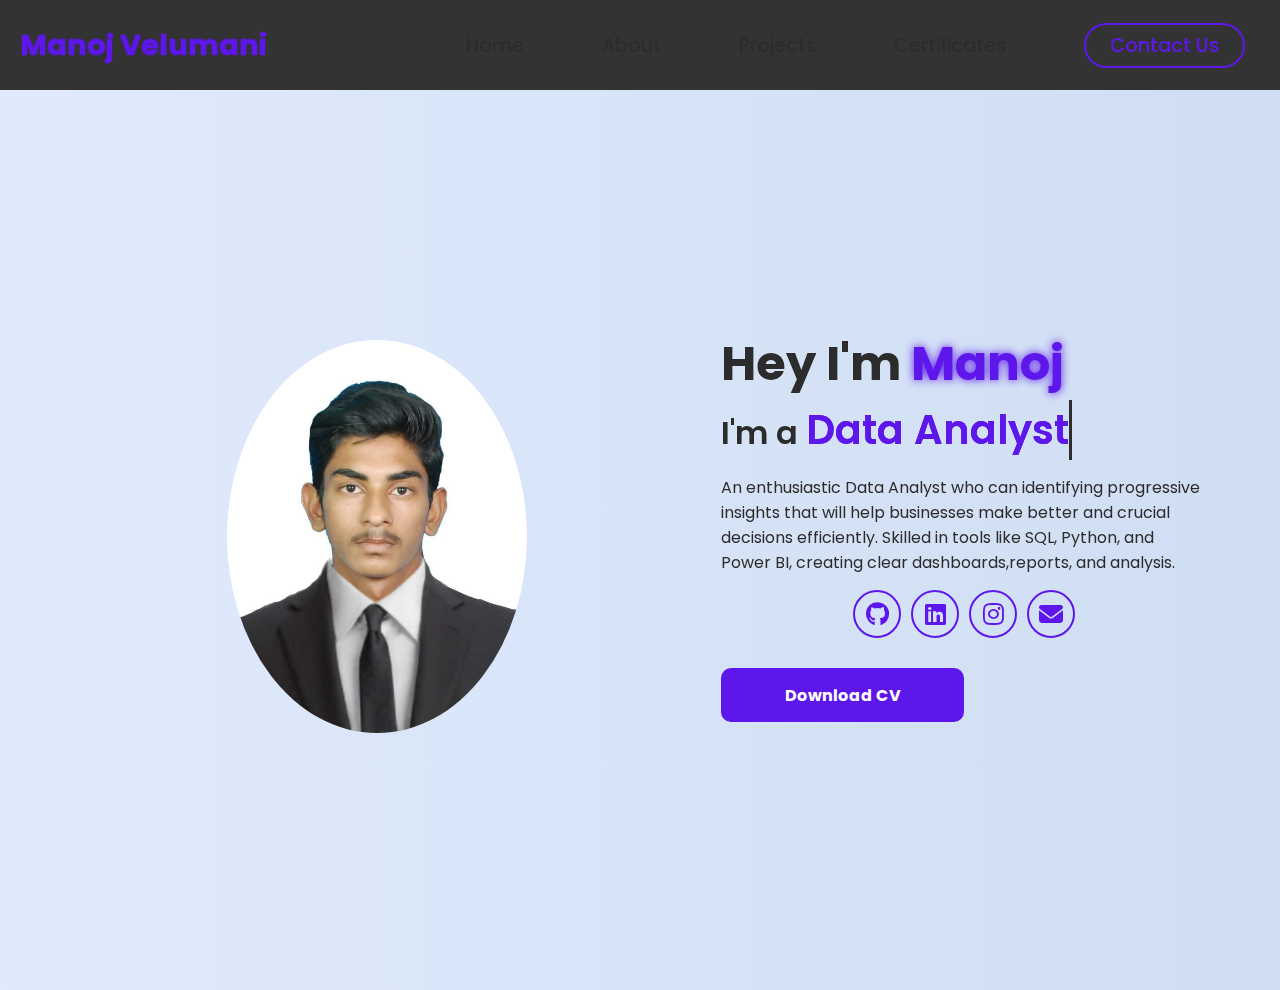
==== commit e6e5c86d: "Update index.html" ====
--- a/index.html
+++ b/index.html
@@ -80,21 +80,57 @@
     </script>
 
     <style>
-        /* Styling for Dropdown */
+        /* Basic styling */
+        body {
+            font-family: Arial, sans-serif;
+        }
+
+        /* Styling for Navigation */
+        .nav-container {
+            display: flex;
+            justify-content: space-between;
+            align-items: center;
+            padding: 20px;
+            background-color: #333;
+        }
+
+        .logo {
+            color: white;
+            font-size: 1.8rem;
+        }
+
+        .links {
+            display: flex;
+        }
+
+        .link {
+            margin: 0 15px;
+        }
+
+        .link a {
+            color: white;
+            text-decoration: none;
+            font-size: 1.2rem;
+        }
+
+        .hamburg {
+            display: none;
+            font-size: 2rem;
+            cursor: pointer;
+            color: white;
+        }
+
         .dropdown {
             display: none;
             position: absolute;
-            top: 10vh;
+            top: 0;
             width: 100%;
-            background-color: #fff;
-            backdrop-filter: brightness(40%) blur(3px);
-            box-shadow: 0 0 20px #2c2c2c;
+            background-color: #333;
             z-index: 100;
             transform: translateY(-500px);
             transition: transform 0.3s ease;
         }
 
-        /* Show dropdown menu when active */
         .dropdown.active {
             transform: translateY(0);
             display: block;
@@ -108,41 +144,54 @@
         }
 
         .dropdown .links a {
-            color: #5e17eb;
-            padding: 15px 0;
+            color: white;
+            padding: 10px 0;
             text-align: center;
             display: block;
             text-decoration: none;
             transition: background 0.3s;
-            font-size: 1.2rem;
         }
 
         .dropdown .links a:hover {
-            background-color: #f3f3f3;
+            background-color: #444;
             width: 100%;
-        }
-
-        .hamburg, .cancel {
-            cursor: pointer;
-            font-size: 2rem;
-        }
-
-        /* Hide the hamburger menu when active */
-        .hamburg {
-            display: block;
         }
 
         .cancel {
             display: none;
+            cursor: pointer;
+            font-size: 2rem;
+            color: white;
         }
 
-        /* Show cancel icon when dropdown is active */
+        /* Show the cancel icon when dropdown is active */
         .dropdown.active .cancel {
             display: block;
         }
 
-        .dropdown.active .hamburg {
-            display: none;
+        /* Mobile View */
+        @media (max-width: 768px) {
+            .hamburg {
+                display: block;
+            }
+
+            .links {
+                display: none;
+            }
+
+            .dropdown.active {
+                display: block;
+            }
+
+            .dropdown .links {
+                display: flex;
+                flex-direction: column;
+            }
+
+            .cancel {
+                margin-left: auto;
+                padding: 10px;
+            }
         }
     </style>
 </body>
